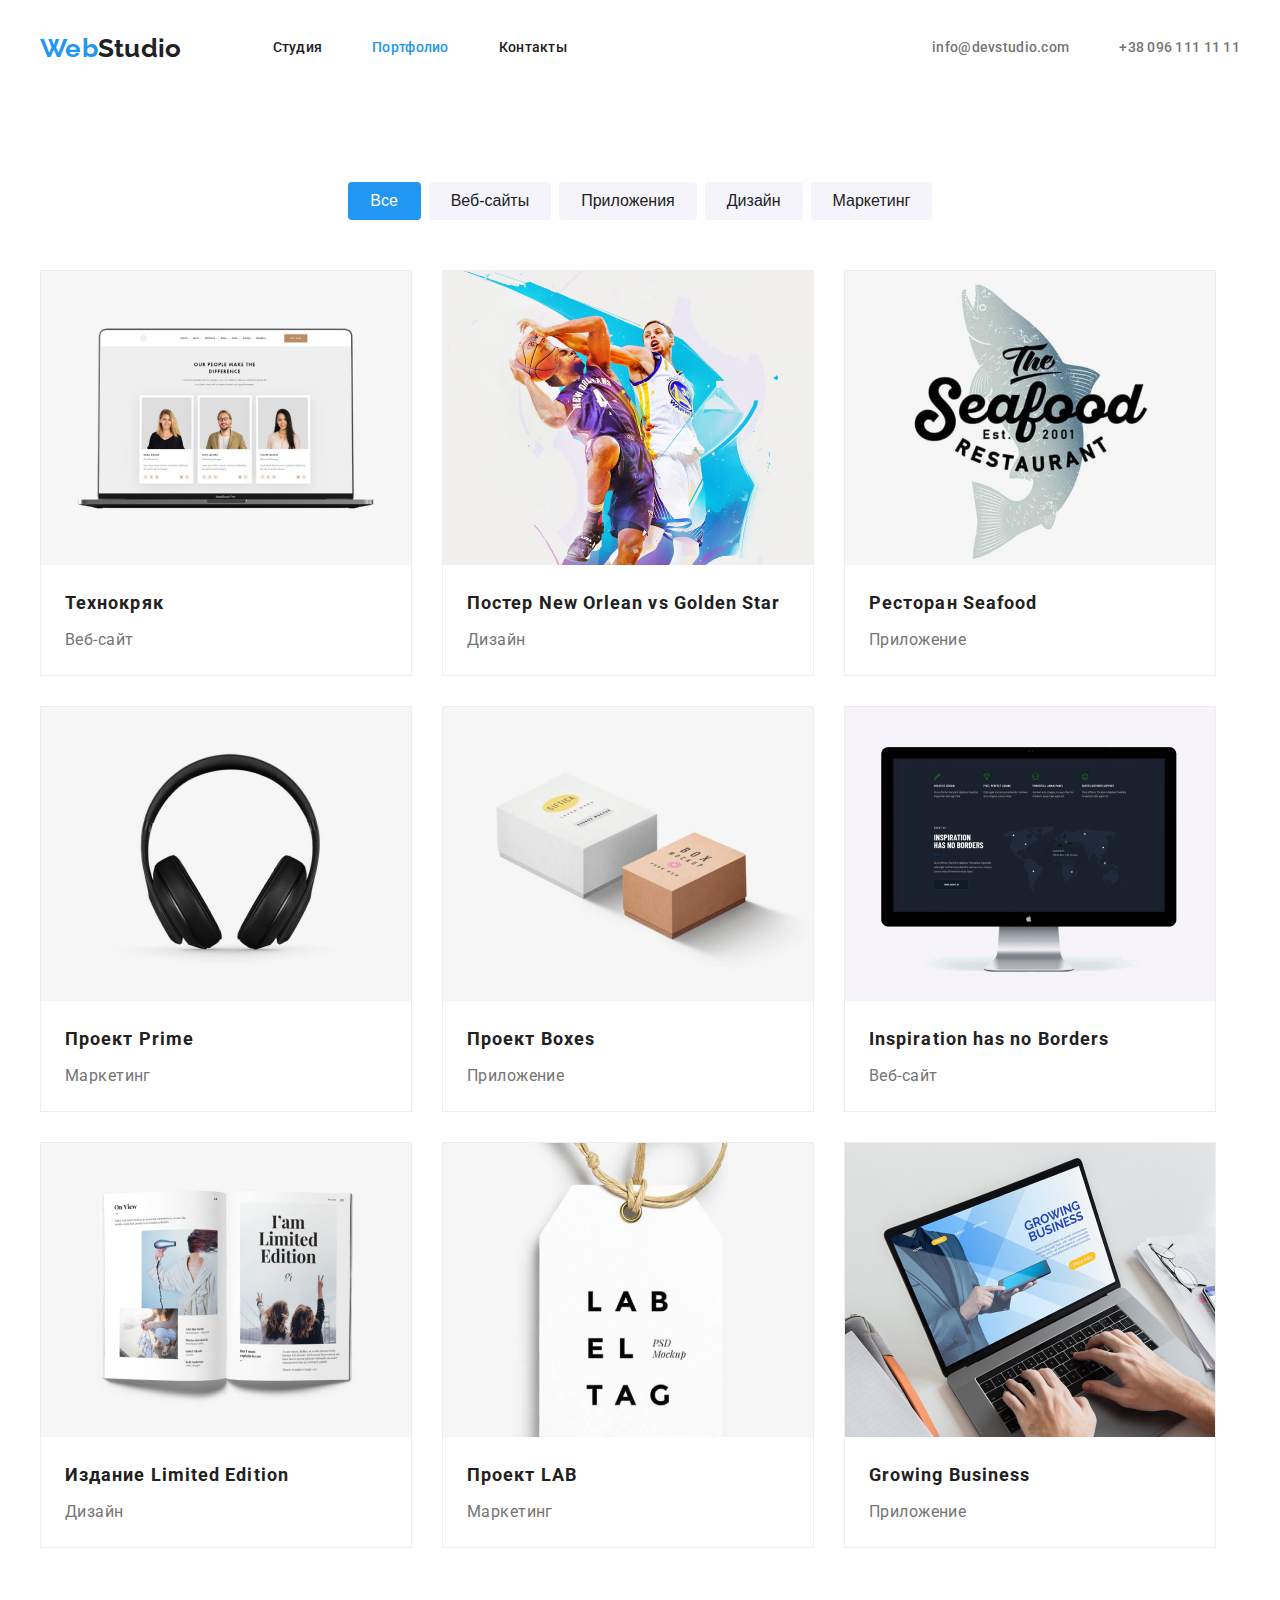
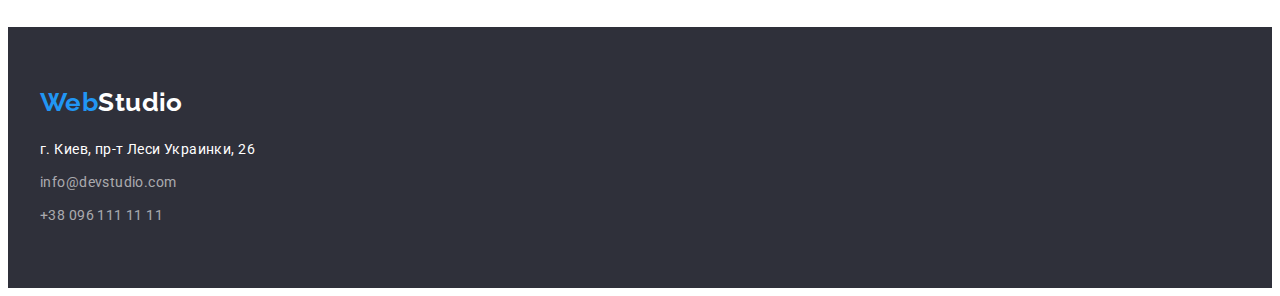
==== portfolio.html @ dc1852be "new files added" ====
<!DOCTYPE html>
<html lang="ru">

<head>
    <meta charset="UTF-8">
    <meta name="viewport" content="width=device-width, initial-scale=1.0">
    <title>Potfolio</title>
    <link rel="stylesheet" href="https://cdnjs.cloudflare.com/ajax/libs/modern-normalize/1.0.0/modern-normalize.css"
        integrity="sha512-Zx6MlUMKSVJoQ+83OwhdILe8cSEsCzfqThJd7J/VA2UrK6Ctj85p+xzqfyuNXE5B1k25uUdmJ2OzItbBy9GHAQ=="
        crossorigin="anonymous" />
    <link rel="preconnect" href="https://fonts.gstatic.com">
    <link
        href="https://fonts.googleapis.com/css2?family=Raleway:wght@700&family=Roboto:wght@400;500;700;900&display=swap"
        rel="stylesheet">
    <link rel="stylesheet" href="./css/styles.css">
</head>

<body>
    <!--header-->
    <header class="page-header">
        <div class="container">
            <nav class="site-nav">
                <a href="./index.html" class="site-nav-logo"><span class="current">Web</span><span
                        class="primarycolor">Studio</span></a>
                <ul class="list site-nav-pages">
                    <li class="item"><a class="link" href="./index.html">Студия</a></li>
                    <li class="item"><a class="link current" href="#">Портфолио</a></li>
                    <li class="item"><a class="link" href="#">Контакты</a></li>
                </ul>
                <!--contacts-->

                <ul class="contacts list">
                    <li class="item"><a class="link sitecolor" href="mailto:info@devstudio.com">info@devstudio.com</a>
                    </li>
                    <li class="item"><a class="link sitecolor" href="tel:+380961111111">+38 096 111 11 11</a>
                    </li>
                </ul>
            </nav>
        </div>

    </header>

    <main>
        <section class="section">
            <div class="container portfolio container">
                <!--навигация по странице-->
                <h1>Портфолио</h1>

                <ul class="filter-list list">
                    <li class="item"><button type="button" class="current-bg-color">Все</button></li>
                    <li class="item"><button type="button">Веб-сайты</button></li>
                    <li class="item"><button type="button">Приложения</button></li>
                    <li class="item"><button type="button">Дизайн</button></li>
                    <li class="item"><button type="button">Маркетинг</button></li>
                </ul>


                <!--portfolio-->

                <ul class="list portfolio-items">
                    <li class="item">
                        <a href="#"><img src="./images/portfolio/technokryak.jpg" alt="постер с двумя баскетболистами"
                                width="370" height="294">
                            <div class="portfolio-text-block">
                                <h2 class="primary-textcolor title">Технокряк</h2>
                                <p class="portfolio-description">Веб-сайт</p>
                            </div>
                        </a>
                    </li>

                    <li class="item">
                        <a href="#"><img src="./images/portfolio/poster.jpg" alt="логотип ресторна" width="370"
                                height="294">
                            <div class="portfolio-text-block">
                                <h2 class="primary-textcolor title">Постер New Orlean vs Golden Star</h2>
                                <p class="portfolio-description">Дизайн</p>
                            </div>
                        </a>
                    </li>

                    <li class="item">
                        <a href="#"><img src="./images/portfolio/restaurantseafood.jpg" alt="наушники" width="370"
                                height="294">
                            <div class="portfolio-text-block">
                                <h2 class="primary-textcolor title">Ресторан Seafood</h2>
                                <p class="portfolio-description">Приложение</p>
                            </div>
                        </a>
                    </li>

                    <li class="item">
                        <a href="#"><img src="./images/portfolio/projectprime.jpg" alt="изображение коробок" width="370"
                                height="294">
                            <div class="portfolio-text-block">
                                <h2 class="primary-textcolor title">Проект Prime</h2>
                                <p class="portfolio-description">Маркетинг</p>
                            </div>
                        </a>
                    </li>

                    <li class="item">
                        <a href="#"><img src="./images/portfolio/projectboxes.jpg" alt="изображение монитора"
                                width="370" height="294">
                            <div class="portfolio-text-block">
                                <h2 class="primary-textcolor title">Проект Boxes</h2>
                                <p class="portfolio-description">Приложение</p>
                            </div>
                        </a>
                    </li>

                    <li class="item">
                        <a href="#"><img src="./images/portfolio/inspiration.jpg" alt="изображение открытого журнала"
                                width="370" height="294">
                            <div class="portfolio-text-block">
                                <h2 class="primary-textcolor title">Inspiration has no Borders</h2>
                                <p class="portfolio-description">Веб-сайт</p>
                            </div>
                        </a>
                    </li>

                    <li class="item">
                        <a href="#"><img src="./images/portfolio/limitededition.jpg" alt="изображение лептопа"
                                width="370" height="294">
                            <div class="portfolio-text-block">
                                <h2 class="primary-textcolor title">Издание Limited Edition</h2>
                                <p class="portfolio-description">Дизайн</p>
                            </div>
                        </a>
                    </li>

                    <li class="item">
                        <a href="#"><img src="./images/portfolio/projectlab.jpg" alt="" width="370" height="294">
                            <div class="portfolio-text-block">
                                <h2 class="primary-textcolor title">Проект LAB</h2>
                                <p class="portfolio-description">Маркетинг</p>
                            </div>
                        </a>
                    </li>

                    <li class="item">
                        <a href="#"><img src="./images/portfolio/growingbusiness.jpg" alt="" width="370" height="294">
                            <div class="portfolio-text-block">
                                <h2 class="primary-textcolor title">Growing Business</h2>
                                <p class="portfolio-description">Приложение</p>
                            </div>
                        </a>
                    </li>
                </ul>
            </div>
        </section>
    </main>

    <!--footer-->
<footer class="footer">
        <div class="container">
            <a href="./index.html" class="site-nav-logo"><span class="current">Web</span>Studio</a>
            <address class="footer-adress fontstyle-norm">
                <p class="footer-mainaddress">г. Киев, пр-т Леси Украинки, 26</p>
                <ul class="footer-address-list list">
                    <li><a href="mailto:info@devstudio.com">info@devstudio.com</a></li>
                    <li><a href="tel:+380961111111">+38 096 111 11 11</a></li>
                </ul>
            </address>
        </div>
    </footer>
</body>

</html>
---- css/styles.css ----
/* css переменные */
:root {
  --primary-text-color: #212121;
  --text-color: #757575;
  --hero-title: #ffffff;
  --whitecolor: #ffffff;
  --accent-color: #2196f3;
  --address-color: rgba(255, 255, 255, 0.6);

  --primary-bg-color: #ffffff;
  --second-bg-color: #2f303a;
  --third-bg-color: #F5F4FA;

  --filter-btn-bg-color: #F5F4FA;

  --border-color-portfolio: #EEEEEE;

  --normal-font-size: 14px;
}

/* сброс маркеров списка */
.list {
  list-style: none;
  padding: 0;
  margin: 0;
}

/* сброс декораций cсылок */
a {
  display: block;
  text-decoration: none;
  color: var(--primary-text-color);
}

img{
  display: block;
  max-width: 100%;
  height: auto;
  /* outline: 1px solid red; */
}

.current {
  color: var(--accent-color);
}

.sitecolor {
  color: var(--text-color);
}

.fontstyle-norm {
  font-style: normal;
}

.primary-textcolor {
  color: var(--primary-text-color);
}

/* class for centering all content for parent block */
.centered {
  text-align: center;
}

button {
  cursor: pointer;
}

/* body */
body {
  background-color: var(--primary-bg-color);
  color: var(--text-color);

  font-family: Roboto, sans-serif;
  font-size: var(--normal-font-size);
  line-height: 1.71;
  letter-spacing: 0.03em;
}

h2 {
  font-size: 36px;
  font-weight: bold;
  line-height: 1.17;
  text-align: center;
}

h3 {
  font-size: 14px;
  font-weight: bold;
  line-height: 1.14;
  text-transform: uppercase;
}

h2,
h3,
p {
  margin-top: 0;
  margin-bottom: 0;
}

.container {
  margin: 0 auto;
  width: 1200px;
  padding-left: 15px;
  padding-right: 15px;
  /* outline: 1px solid firebrick; */
}
.section {
  padding-bottom: 94px;
  padding-top: 94px;
  /* outline: 1px solid salmon; */
}

/* header */
.list a:hover,
.list a:focus,
.footer address a:hover,
.footer address a:focus {
  color: var(--accent-color);
}

/* site-nav */
.site-nav {
  display: flex;
  align-items: center;
}

.site-nav-pages {
  display: flex;
}

.site-nav-pages .item:not(:last-child) {
  margin-right: 50px;
}

/* .site-nav-pages .item + .item{
  margin-left: 50px;
} */

.site-nav .link {
  display: block;
  padding-top: 32px;
  padding-bottom: 32px;
}

/* site logo */
 .site-nav-logo {
  display: block;
  margin-right: 91px;

  font-family: Raleway, sans-serif;
  font-weight: bold;
  font-size: 26px;
  line-height: 1.19;
}

.contacts {
  display: flex;
  margin-left: auto;
}

.contacts .item+.item {
  margin-left: 50px;
}
/* всем у кого сверху по-соседству класс item */

/* site navigation */
.site-nav,
.contacts {
  font-weight: 500;
  line-height: 1.14;
  letter-spacing: 0.02em;
}

/* hero */
.hero {
  background-color: var(--second-bg-color);
  padding-top: 200px;
  padding-bottom: 200px;
}

.hero-content {
  width: 696px;
  margin: 0 auto;
}

/* h1 hero */
.hero-title {
  margin-top: 0;
  margin-bottom: 30px;

  color: var(--hero-title);

  font-weight: 900;
  font-size: 44px;
  line-height: 1.36;
  text-align: center;
  letter-spacing: 0.06em;
  text-transform: uppercase;
}

.hero-button {
  min-width: 200px;
  border: 0;
  border-radius: 4px;

  padding-top: 10px;
  padding-bottom: 10px;
  padding-left: 32px;
  padding-right: 32px;
  
  color: var(--whitecolor);
  background-color: var(--accent-color);
  box-shadow: 0px 4px 4px rgba(0, 0, 0, 0.15);

  font-weight: bold;
  font-size: 16px;
  line-height: 1.87;
  align-items: center;
  text-align: center;
  letter-spacing: 0.06em;
}

/* advantages */
.advantages .title {
  display: none;
}
.advantages-list {
  display: flex;
}

.advantages .item {
  width: 270px;
}

.advantages-title {
  margin-bottom: 10px;
}

.advantages .item+.item {
  margin-left: 30px;
}

/* what we do section*/
.what-we-do .list {
  display: flex;
  justify-content: center;
}

.what-we-do .item:not(:last-child) {
  margin-right: 30px;
}

.what-we-do-title,
.our-team-title {
  margin-bottom: 50px;
}

/* our team */
.our-team {
  padding-top: 94px;
  padding-bottom: 94px;
  background-color: var(--third-bg-color);
}

.our-team-list {
  display: flex;
}

.our-team-list .item {
  background-color: var(--whitecolor);
  box-shadow: 0px 1px 3px rgba(0, 0, 0, 0.12),
    0px 1px 1px rgba(0, 0, 0, 0.14),
    0px 2px 1px rgba(0, 0, 0, 0.2);
  border-radius: 0px 0px 4px 4px;
}

.ourteam-text-block{
  padding-top: 30px;
  padding-bottom: 30px;
}

.our-team .item:not(:last-child) {
  margin-right: 30px;
}

.our-team-list .title {
  font-size: 16px;
  text-transform: unset;
  margin-bottom: 10px;
}

.our-team-description {
  font-size: 16px;
  font-weight: 500;
  line-height: 1.19;
  letter-spacing: 0.03em;
}

/* footer */
.footer {
  background-color: var(--second-bg-color);
  padding-top: 60px;
  padding-bottom: 60px;
}

.footer,
.footer a {
  color: var(--whitecolor);
}

.footer-address-list a {
  color: var(--address-color)
}

.footer .site-nav-logo{
  margin-right: 0;
  margin-bottom: 20px;
}

.footer-mainaddress,
.footer-address-list li:first-child{
  margin-bottom: 9px;
}

/* portfolio styles */
.portfolio button:hover,
.portfolio button:focus {
  background-color: var(--accent-color);
  color: var(--whitecolor);
}

.portfolio h1 {
  display: none;
}

/* filter buttons */
.filter-list {
  display: flex;
  justify-content: center;
  margin-bottom: 50px;
  
}

.filter-list .item:not(:last-child) {
  margin-right: 8px;
}

.filter-list button {
  color: var(--primary-text-color);
  background-color:var(--filter-btn-bg-color);
  font-weight: 500;
  font-size: 16px;
  line-height: 1.63;
  text-align: center;

  border: 0;
  border-radius: 4px;
  min-width: 73px;
  padding-left: 22px;
  padding-right: 22px;
  padding-top: 6px;
  padding-bottom: 6px;
}

.filter-list li:first-child button{
  background-color: var(--accent-color);
  color: var(--whitecolor);
}

.portfolio-items .title {
  font-weight: bold;
  font-size: 18px;
  line-height: 2;
  letter-spacing: 0.06em;
  text-align: left;
}

.portfolio-items {
  display: flex;
  flex-wrap: wrap;
  margin: -15px;
}

/* задаем для детей суммируемый марджин и у родителя минусовой */
.portfolio-items .item {
  width: 370px;
  margin: 15px;

  border: 1px solid var(--border-color-portfolio);

  /* width: calc((100%-60px)/3); */
  /* margin-right: 30px;
  margin-bottom: 30px; */
  /* outline: 1px solid green; */
}

/* у каждого 3го правый марджин 0 */
.portfolio-items .item:nth-child(3n) {
  margin-right: 0;
}

/* у последних 3х элементов */
.portfolio-items .item:nth-last-child(-n+3) {
  margin-bottom: 0;
}

.portfolio-text-block{
  padding-top: 20px;
  padding-bottom: 20px;
  padding-left: 24px;
  padding-right: 24px;
}

.portfolio-description{
  margin-top: 4px;

  color: var(--text-color);
  font-size: 16px;
  line-height: 1.88;
}
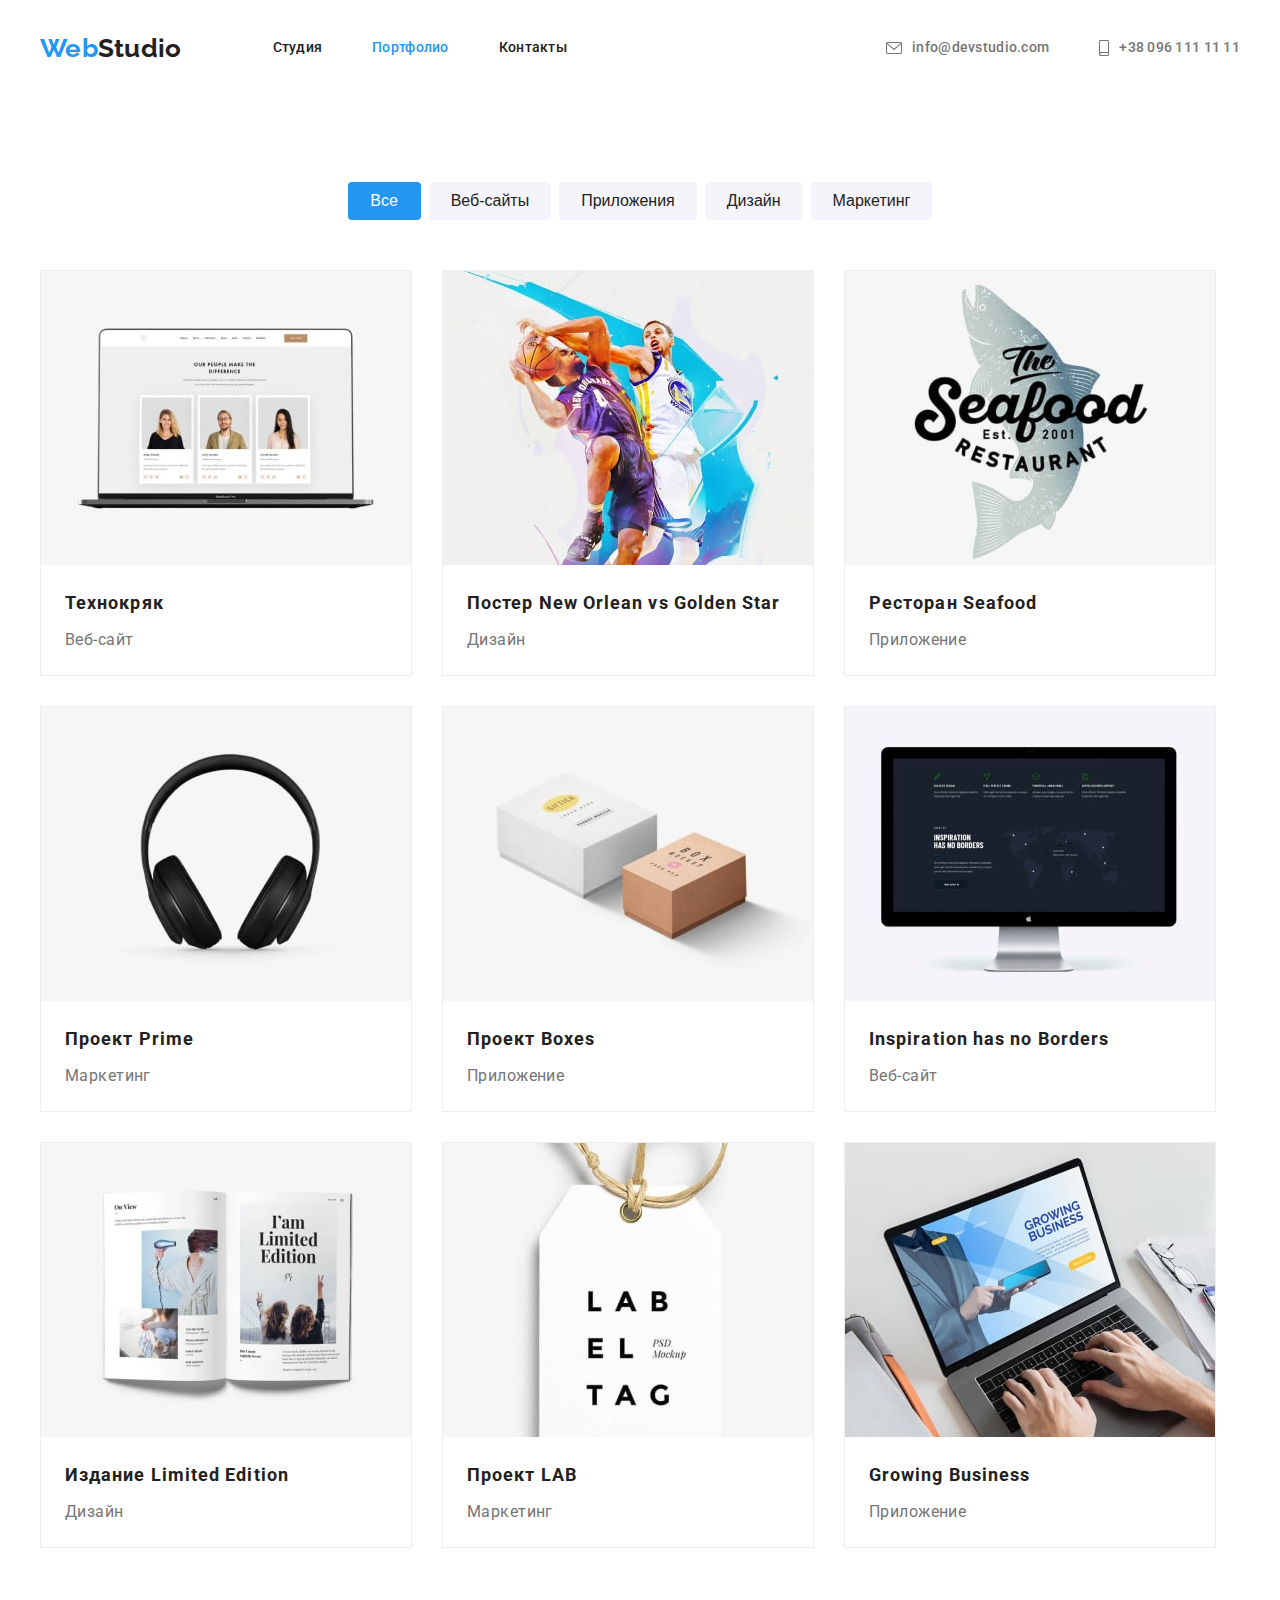
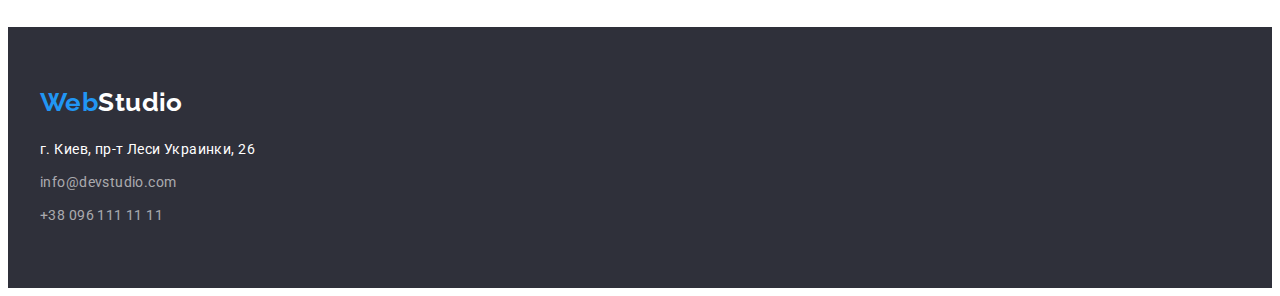
==== commit 27000a33: "added icons to contacts" ====
--- a/portfolio.html
+++ b/portfolio.html
@@ -30,10 +30,10 @@
                 <!--contacts-->
 
                 <ul class="contacts list">
-                    <li class="item"><a class="link sitecolor" href="mailto:info@devstudio.com">info@devstudio.com</a>
+                    <li class="item"><a class="link sitecolor mail"
+                            href="mailto:info@devstudio.com">info@devstudio.com</a>
                     </li>
-                    <li class="item"><a class="link sitecolor" href="tel:+380961111111">+38 096 111 11 11</a>
-                    </li>
+                    <li class="item"><a class="link sitecolor phone" href="tel:+380961111111">+38 096 111 11 11</a></li>
                 </ul>
             </nav>
         </div>
@@ -151,7 +151,7 @@
     </main>
 
     <!--footer-->
-<footer class="footer">
+    <footer class="footer">
         <div class="container">
             <a href="./index.html" class="site-nav-logo"><span class="current">Web</span>Studio</a>
             <address class="footer-adress fontstyle-norm">
--- a/css/styles.css
+++ b/css/styles.css
@@ -10,7 +10,7 @@
   --primary-bg-color: #ffffff;
   --second-bg-color: #2f303a;
   --third-bg-color: #F5F4FA;
-
+  --hero-gredient: rgba(47, 48, 58, 0.4);
   --filter-btn-bg-color: #F5F4FA;
 
   --border-color-portfolio: #EEEEEE;
@@ -32,7 +32,7 @@
   color: var(--primary-text-color);
 }
 
-img{
+img {
   display: block;
   max-width: 100%;
   height: auto;
@@ -101,8 +101,10 @@
   width: 1200px;
   padding-left: 15px;
   padding-right: 15px;
+  /* text-align: center; */
   /* outline: 1px solid firebrick; */
 }
+
 .section {
   padding-bottom: 94px;
   padding-top: 94px;
@@ -142,7 +144,7 @@
 }
 
 /* site logo */
- .site-nav-logo {
+.site-nav-logo {
   display: block;
   margin-right: 91px;
 
@@ -157,9 +159,33 @@
   margin-left: auto;
 }
 
+.contacts .mail, .contacts .phone{
+  display: flex;
+  align-items: center;
+}
+.mail::before {
+  content: "";
+  
+  width: 16px;
+  height: 12px;
+  background-image: url("../images/studio/envelope.svg");
+  margin-right: 10px; 
+}
+
+.phone::before {
+  content: "";
+  
+  width: 10px;
+  height: 16px;
+  background-image: url("../images/studio/smartphone.svg");
+  margin-right: 10px;
+}
+
+
 .contacts .item+.item {
   margin-left: 50px;
 }
+
 /* всем у кого сверху по-соседству класс item */
 
 /* site navigation */
@@ -172,9 +198,21 @@
 
 /* hero */
 .hero {
-  background-color: var(--second-bg-color);
+  height: 600px;
+  max-width: 1600px;
   padding-top: 200px;
   padding-bottom: 200px;
+  margin-left: auto;
+  margin-right: auto;
+
+  background-color: var(--second-bg-color);
+  background-image: linear-gradient(to right,
+      var(--hero-gredient),
+      var(--hero-gredient)),
+    url(../images/studio/ourteam.jpg);
+  background-repeat: no-repeat;
+  background-position: center;
+  background-size: contain;
 }
 
 .hero-content {
@@ -206,7 +244,7 @@
   padding-bottom: 10px;
   padding-left: 32px;
   padding-right: 32px;
-  
+
   color: var(--whitecolor);
   background-color: var(--accent-color);
   box-shadow: 0px 4px 4px rgba(0, 0, 0, 0.15);
@@ -223,6 +261,7 @@
 .advantages .title {
   display: none;
 }
+
 .advantages-list {
   display: flex;
 }
@@ -238,6 +277,37 @@
 .advantages .item+.item {
   margin-left: 30px;
 }
+
+.advantages-list .item::before {
+  display: block;
+  content: "";
+  height: 120px;
+  width: 270px;
+  margin-bottom: 30px;
+  border-radius: 4px;
+
+  background-color: var(--filter-btn-bg-color);
+  /* background-size: contain; */
+  background-repeat: no-repeat;
+  background-position: center;
+}
+
+.item-details::before {
+  background-image: url(../images/studio/advantages-antenna.svg);
+}
+
+.item-punktuality::before {
+  background-image: url(../images/studio/advantages-clock.svg);
+}
+
+.item-planning::before {
+  background-image: url(../images/studio/advantages-diagram.svg);
+}
+
+.item-moderntech::before {
+  background-image: url(../images/studio/advantages-astronaut.svg);
+}
+
 
 /* what we do section*/
 .what-we-do .list {
@@ -273,7 +343,7 @@
   border-radius: 0px 0px 4px 4px;
 }
 
-.ourteam-text-block{
+.ourteam-text-block {
   padding-top: 30px;
   padding-bottom: 30px;
 }
@@ -295,6 +365,9 @@
   letter-spacing: 0.03em;
 }
 
+/* clients */
+
+
 /* footer */
 .footer {
   background-color: var(--second-bg-color);
@@ -311,13 +384,13 @@
   color: var(--address-color)
 }
 
-.footer .site-nav-logo{
+.footer .site-nav-logo {
   margin-right: 0;
   margin-bottom: 20px;
 }
 
 .footer-mainaddress,
-.footer-address-list li:first-child{
+.footer-address-list li:first-child {
   margin-bottom: 9px;
 }
 
@@ -337,7 +410,7 @@
   display: flex;
   justify-content: center;
   margin-bottom: 50px;
-  
+
 }
 
 .filter-list .item:not(:last-child) {
@@ -346,7 +419,7 @@
 
 .filter-list button {
   color: var(--primary-text-color);
-  background-color:var(--filter-btn-bg-color);
+  background-color: var(--filter-btn-bg-color);
   font-weight: 500;
   font-size: 16px;
   line-height: 1.63;
@@ -361,7 +434,7 @@
   padding-bottom: 6px;
 }
 
-.filter-list li:first-child button{
+.filter-list li:first-child button {
   background-color: var(--accent-color);
   color: var(--whitecolor);
 }
@@ -403,14 +476,14 @@
   margin-bottom: 0;
 }
 
-.portfolio-text-block{
+.portfolio-text-block {
   padding-top: 20px;
   padding-bottom: 20px;
   padding-left: 24px;
   padding-right: 24px;
 }
 
-.portfolio-description{
+.portfolio-description {
   margin-top: 4px;
 
   color: var(--text-color);
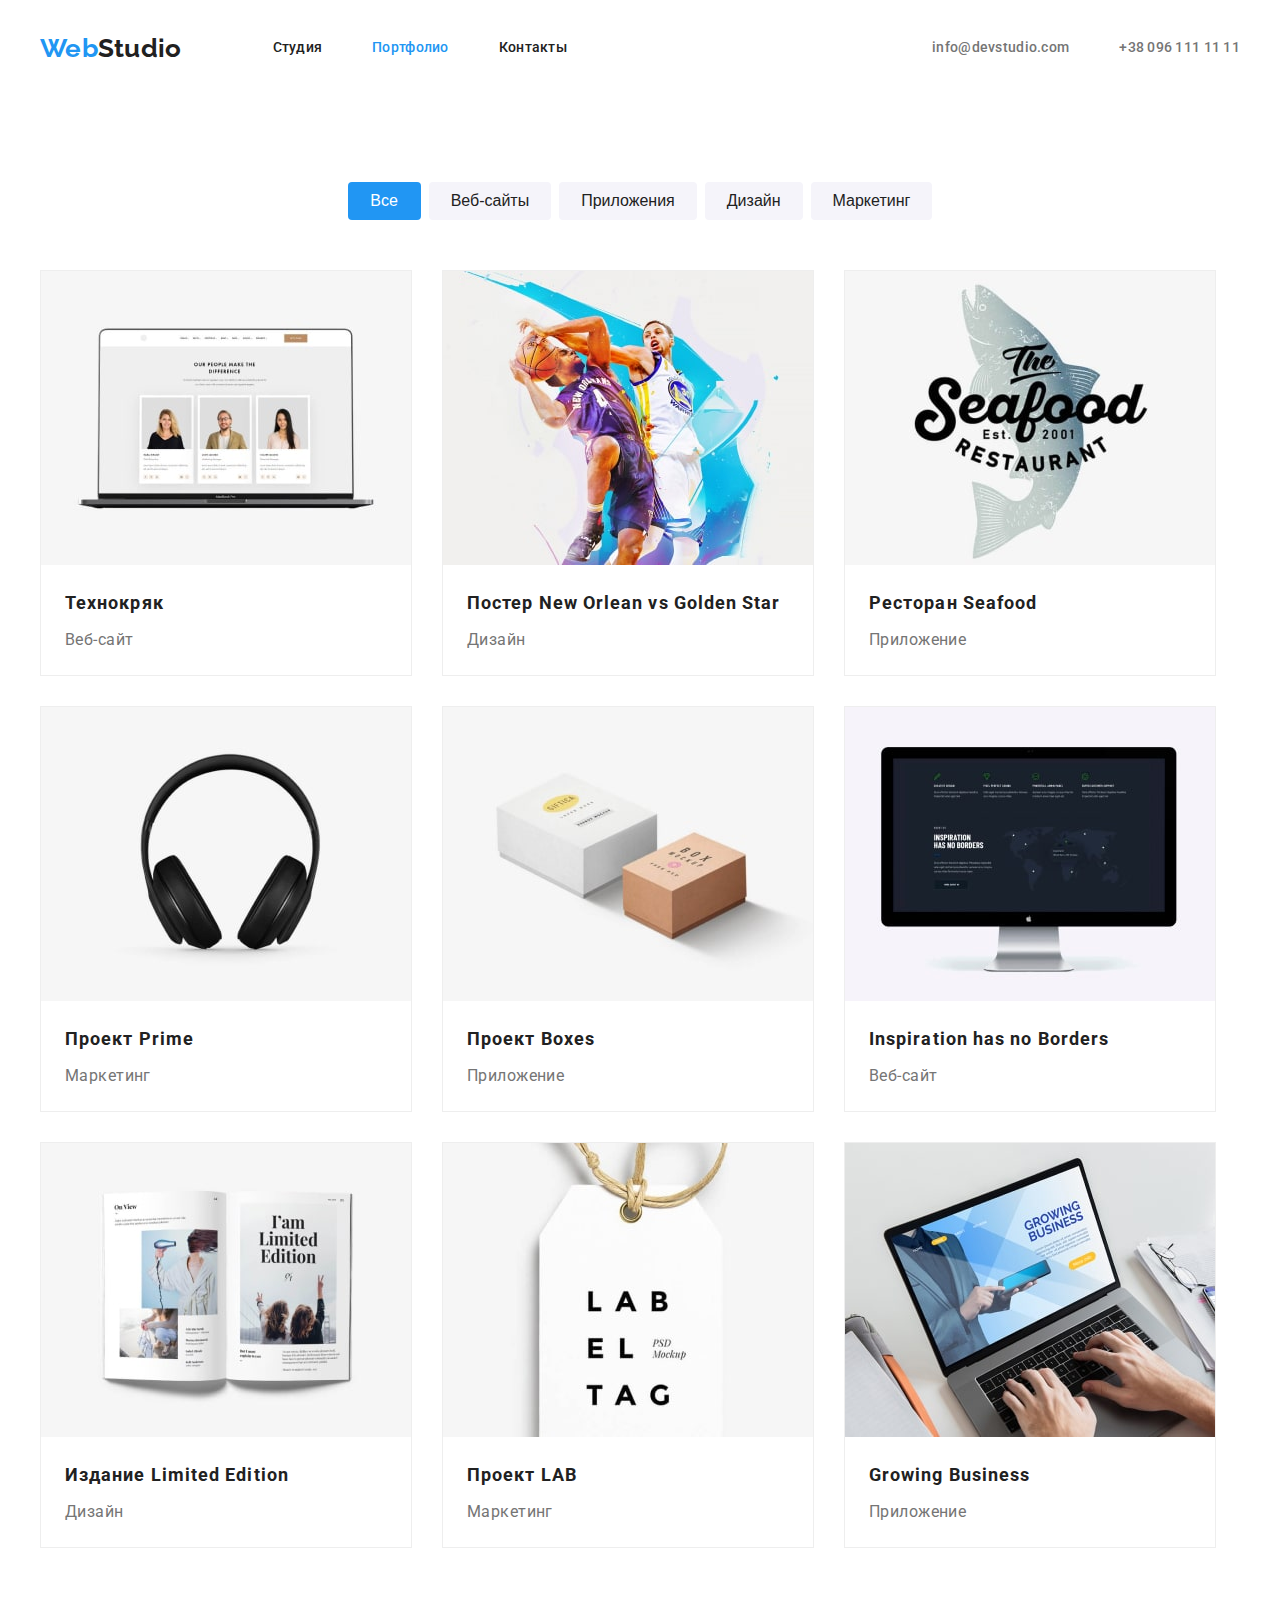
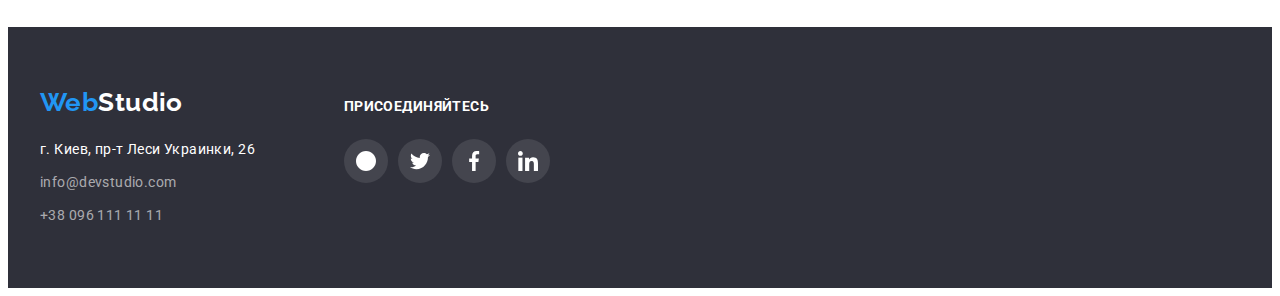
==== commit 4341318b: "footer svg added" ====
--- a/portfolio.html
+++ b/portfolio.html
@@ -151,17 +151,57 @@
     </main>
 
     <!--footer-->
-    <footer class="footer">
-        <div class="container">
-            <a href="./index.html" class="site-nav-logo"><span class="current">Web</span>Studio</a>
-            <address class="footer-adress fontstyle-norm">
-                <p class="footer-mainaddress">г. Киев, пр-т Леси Украинки, 26</p>
-                <ul class="footer-address-list list">
-                    <li><a href="mailto:info@devstudio.com">info@devstudio.com</a></li>
-                    <li><a href="tel:+380961111111">+38 096 111 11 11</a></li>
-                </ul>
-            </address>
+ <footer class="footer">
+        <div class="container footer-container">
+
+            <div class="footer-address">
+                <a href="./index.html" class="site-nav-logo"><span class="current">Web</span>Studio</a>
+                <address class="footer-adress fontstyle-norm">
+                    <p class="footer-mainaddress">г. Киев, пр-т Леси Украинки, 26</p>
+                    <ul class="footer-address-list list">
+                        <li><a href="mailto:info@devstudio.com">info@devstudio.com</a></li>
+                        <li><a href="tel:+380961111111">+38 096 111 11 11</a></li>
+                    </ul>
+                </address>
+            </div>
+
+            <div class="footer-social">
+                <p class="action-text">ПРИСОЕДИНЯЙТЕСЬ</p>
+                <ul class="list social-list">
+                    <li class="social-item">
+                        <a href="#" class="social-link">
+                            <svg class="social-icon" width="20" height="20">
+                                <use href="./images/main-sprites.svg#icon-instagram"></use>
+                            </svg>
+                        </a>
+                    </li>
+
+                    <li class="social-item">
+                        <a href="#" class="social-link">
+                            <svg class="social-icon" width="20" height="20">
+                                <use href="./images/main-sprites.svg#icon-twitter"></use>
+                            </svg>
+                        </a>
+                    </li>
+                    <li class="social-item">
+                        <a href="#" class="social-link">
+                            <svg class="social-icon" width="20" height="20">
+                                <use href="./images/main-sprites.svg#icon-facebook"></use>
+                            </svg>
+                        </a>
+                    </li>
+                    <li class="social-item">
+                        <a href="#" class="social-link">
+                            <svg class="social-icon" width="20" height="20">
+                                <use href="./images/main-sprites.svg#icon-linkedin"></use>
+                            </svg>
+                        </a>
+                    </li>
+                </ul>
+            </div>
+
         </div>
+
     </footer>
 </body>
 
--- a/css/styles.css
+++ b/css/styles.css
@@ -12,10 +12,14 @@
   --third-bg-color: #F5F4FA;
   --hero-gredient: rgba(47, 48, 58, 0.4);
   --filter-btn-bg-color: #F5F4FA;
+  --icons-bg: rgba(255, 255, 255, 0.1);
 
   --border-color-portfolio: #EEEEEE;
 
   --normal-font-size: 14px;
+
+  --logo-color: #AFB1B8;
+
 }
 
 /* сброс маркеров списка */
@@ -112,8 +116,8 @@
 }
 
 /* header */
-.list a:hover,
-.list a:focus,
+.page-header .list a:hover,
+.page-header .list a:focus,
 .footer address a:hover,
 .footer address a:focus {
   color: var(--accent-color);
@@ -159,28 +163,10 @@
   margin-left: auto;
 }
 
-.contacts .mail, .contacts .phone{
+/* .contacts .mail, .contacts .phone{
   display: flex;
   align-items: center;
-}
-.mail::before {
-  content: "";
-  
-  width: 16px;
-  height: 12px;
-  background-image: url("../images/studio/envelope.svg");
-  margin-right: 10px; 
-}
-
-.phone::before {
-  content: "";
-  
-  width: 10px;
-  height: 16px;
-  background-image: url("../images/studio/smartphone.svg");
-  margin-right: 10px;
-}
-
+} */
 
 .contacts .item+.item {
   margin-left: 50px;
@@ -278,37 +264,6 @@
   margin-left: 30px;
 }
 
-.advantages-list .item::before {
-  display: block;
-  content: "";
-  height: 120px;
-  width: 270px;
-  margin-bottom: 30px;
-  border-radius: 4px;
-
-  background-color: var(--filter-btn-bg-color);
-  /* background-size: contain; */
-  background-repeat: no-repeat;
-  background-position: center;
-}
-
-.item-details::before {
-  background-image: url(../images/studio/advantages-antenna.svg);
-}
-
-.item-punktuality::before {
-  background-image: url(../images/studio/advantages-clock.svg);
-}
-
-.item-planning::before {
-  background-image: url(../images/studio/advantages-diagram.svg);
-}
-
-.item-moderntech::before {
-  background-image: url(../images/studio/advantages-astronaut.svg);
-}
-
-
 /* what we do section*/
 .what-we-do .list {
   display: flex;
@@ -320,7 +275,8 @@
 }
 
 .what-we-do-title,
-.our-team-title {
+.our-team-title,
+.clients-title {
   margin-bottom: 50px;
 }
 
@@ -368,6 +324,47 @@
 /* clients */
 
 
+
+ul.client-list {
+  display: flex;
+}
+
+li.client-list-item {
+  display: flex;
+  align-items: center;
+  justify-content: center;
+
+  width: 170px;
+  height: 90px;
+
+}
+
+li.client-list-item:not(:last-child) {
+  margin-right: 30px;
+}
+
+a.client-link {
+  display: flex;
+  align-items: center;
+  justify-content: center;
+  width: 100%;
+  height: 100%;
+  color: var(--logo-color);
+
+  border: 1px solid var(--logo-color);
+  border-radius: 4px;
+}
+
+svg.clients-icon {
+  fill: currentColor;
+}
+
+a.client-link:hover,
+a.client-link:focus {
+  color: var(--accent-color);
+  border-color: var(--accent-color)
+}
+
 /* footer */
 .footer {
   background-color: var(--second-bg-color);
@@ -384,14 +381,66 @@
   color: var(--address-color)
 }
 
-.footer .site-nav-logo {
-  margin-right: 0;
+.footer .site-nav-logo,
+.action-text {
   margin-bottom: 20px;
 }
 
 .footer-mainaddress,
 .footer-address-list li:first-child {
   margin-bottom: 9px;
+}
+
+.footer-container {
+  display: flex;
+  align-items: baseline;
+}
+
+.footer-address {
+  margin-right: 70px;
+}
+
+
+.footer-social{
+  width: 206px;
+}
+
+.action-text{
+  font-size: var(--normal-font-size);
+  font-weight: 700;
+}
+
+ul.social-list {
+  display: flex;
+}
+
+li.social-item:not(:last-child) {
+  margin-right: 10px;
+}
+
+li.social-item {
+  width: 44px;
+  height: 44px;
+}
+
+a.social-link {
+  display: flex;
+  align-items: center;
+  justify-content: center;
+  border-radius: 50%;
+  width: 100%;
+  height: 100%;
+  background-color: var(--icons-bg);
+  color: inherit;
+}
+
+a.social-link:hover,
+a.social-link:focus{
+  background-color: var(--accent-color);
+}
+
+svg.social-icon{
+ fill: currentColor;
 }
 
 /* portfolio styles */
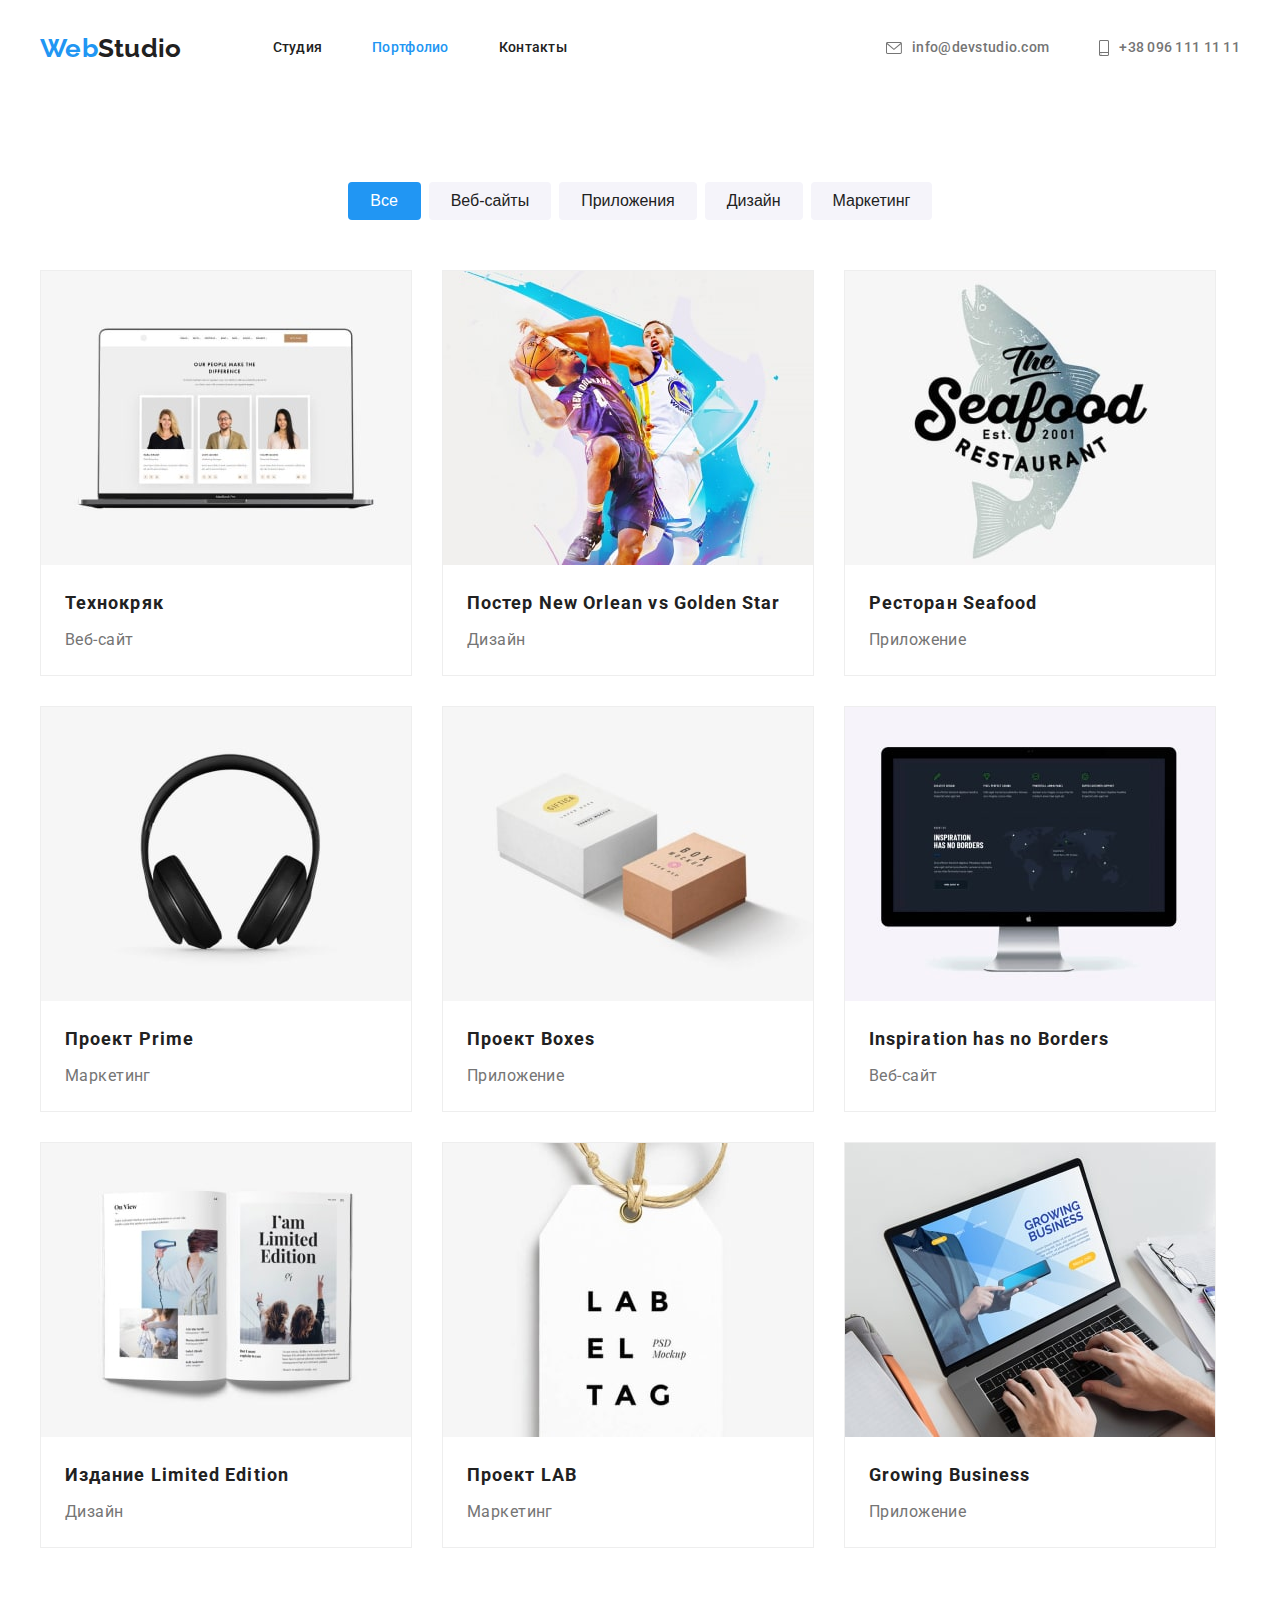
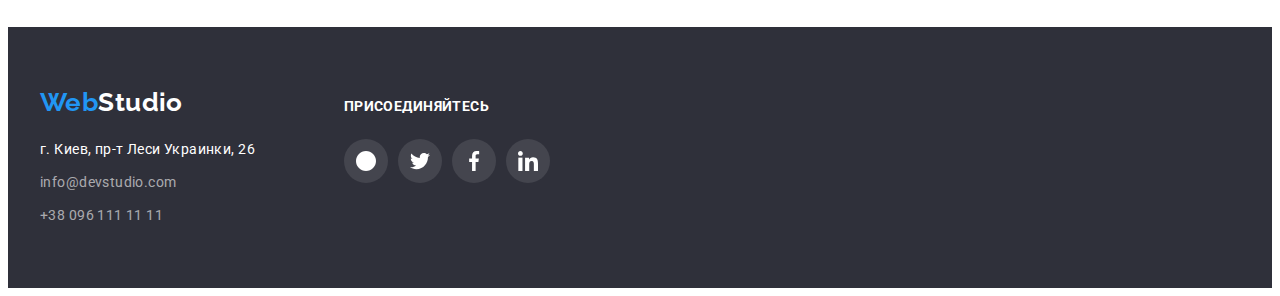
==== commit 8a41263b: "svg files deleted, added svg to porfolio header" ====
--- a/portfolio.html
+++ b/portfolio.html
@@ -28,12 +28,22 @@
                     <li class="item"><a class="link" href="#">Контакты</a></li>
                 </ul>
                 <!--contacts-->
-
                 <ul class="contacts list">
-                    <li class="item"><a class="link sitecolor mail"
-                            href="mailto:info@devstudio.com">info@devstudio.com</a>
-                    </li>
-                    <li class="item"><a class="link sitecolor phone" href="tel:+380961111111">+38 096 111 11 11</a></li>
+                    <li class="item"><a class="link sitecolor mail" href="mailto:info@devstudio.com">
+                            <svg class="contacts-logo" width="16" height="12">
+                                <use href="./images/main-sprites.svg#icon-header-envelope"></use>
+                            </svg>
+                            info@devstudio.com
+                        </a>
+                    </li>
+                    <li class="item">
+                        <a class="link sitecolor phone" href="tel:+380961111111">
+                            <svg class="contacts-logo" width="10" height="16">
+                                <use href="./images/main-sprites.svg#icon-header-smartphone"></use>
+                            </svg>
+                            +38 096 111 11 11
+                        </a>
+                    </li>
                 </ul>
             </nav>
         </div>
@@ -151,7 +161,7 @@
     </main>
 
     <!--footer-->
- <footer class="footer">
+    <footer class="footer">
         <div class="container footer-container">
 
             <div class="footer-address">
--- a/css/styles.css
+++ b/css/styles.css
@@ -142,7 +142,8 @@
 } */
 
 .site-nav .link {
-  display: block;
+  display: flex;
+  align-items: center;
   padding-top: 32px;
   padding-bottom: 32px;
 }
@@ -180,6 +181,11 @@
   font-weight: 500;
   line-height: 1.14;
   letter-spacing: 0.02em;
+}
+
+.contacts-logo{
+  margin-right: 10px;
+  fill: currentColor;
 }
 
 /* hero */
@@ -264,6 +270,17 @@
   margin-left: 30px;
 }
 
+.advantages-logos{
+  display: flex;
+  align-items: center;
+  justify-content: center;
+  width: 100%;
+  height: 120px;
+  background-color: var(--third-bg-color);
+  border-radius: 4px;
+  margin-bottom: 30px;
+}
+
 /* what we do section*/
 .what-we-do .list {
   display: flex;
@@ -302,6 +319,8 @@
 .ourteam-text-block {
   padding-top: 30px;
   padding-bottom: 30px;
+  padding-left: 32px;
+  padding-right: 32px;
 }
 
 .our-team .item:not(:last-child) {
@@ -319,6 +338,7 @@
   font-weight: 500;
   line-height: 1.19;
   letter-spacing: 0.03em;
+  margin-bottom: 16px;
 }
 
 /* clients */
@@ -401,11 +421,11 @@
 }
 
 
-.footer-social{
+.footer-social {
   width: 206px;
 }
 
-.action-text{
+.action-text {
   font-size: var(--normal-font-size);
   font-weight: 700;
 }
@@ -431,16 +451,26 @@
   width: 100%;
   height: 100%;
   background-color: var(--icons-bg);
-  color: inherit;
 }
 
 a.social-link:hover,
-a.social-link:focus{
+a.social-link:focus {
   background-color: var(--accent-color);
 }
 
-svg.social-icon{
- fill: currentColor;
+.our-team a.social-link {
+  color: var(--logo-color)
+}
+
+.our-team a.social-link:hover,
+.our-team a.social-link:focus {
+  color: var(--whitecolor);
+}
+
+
+
+svg.social-icon {
+  fill: currentColor;
 }
 
 /* portfolio styles */
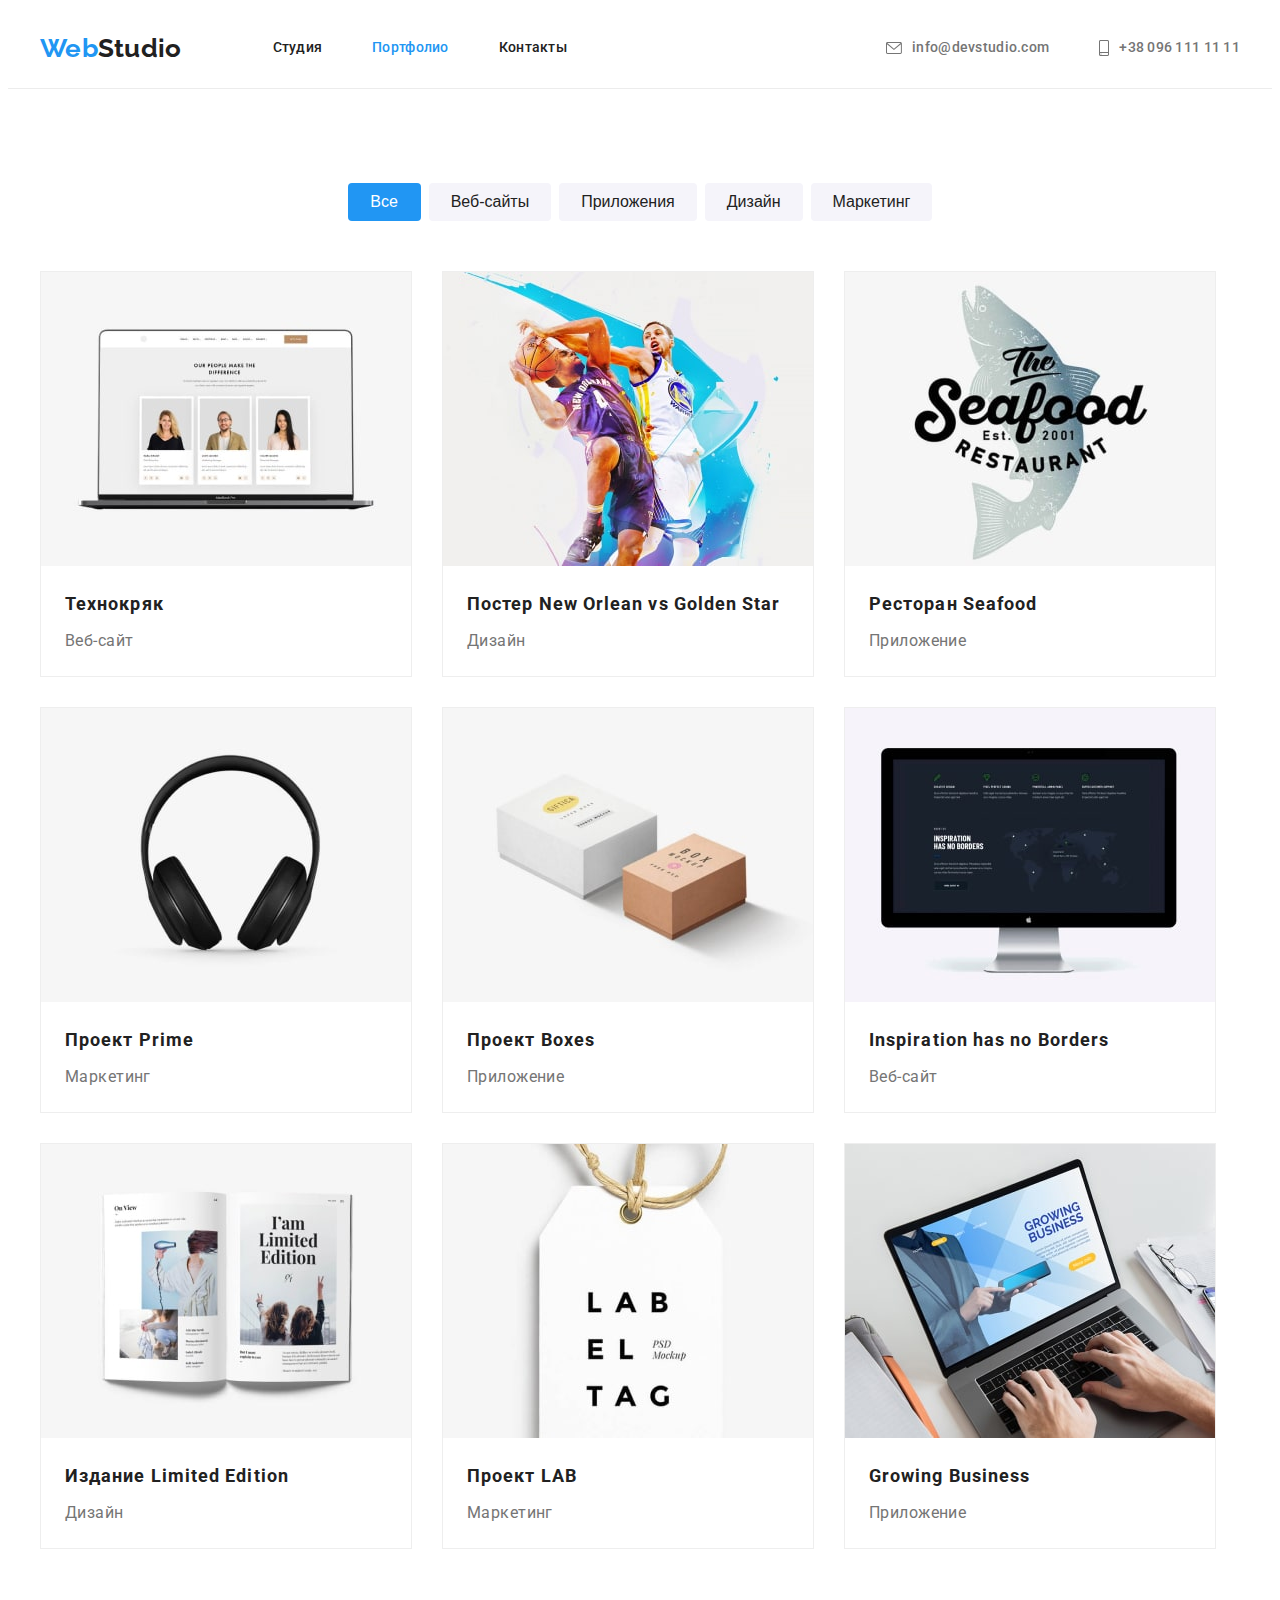
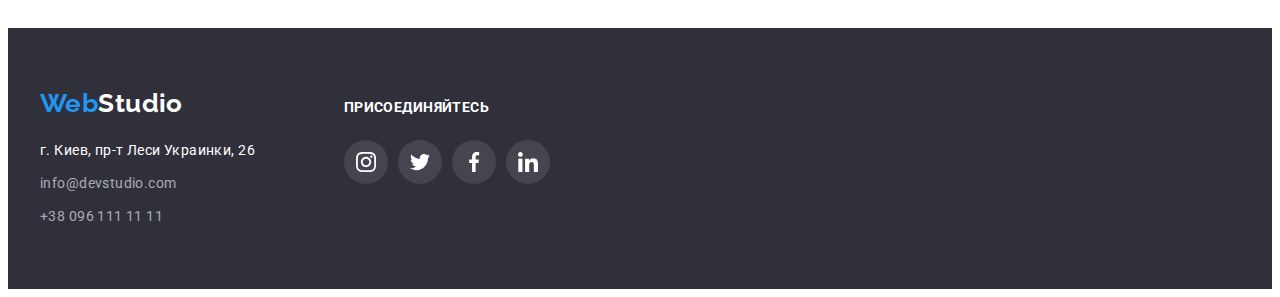
==== commit 87286944: "footer svg fixed" ====
--- a/portfolio.html
+++ b/portfolio.html
@@ -181,7 +181,7 @@
                     <li class="social-item">
                         <a href="#" class="social-link">
                             <svg class="social-icon" width="20" height="20">
-                                <use href="./images/main-sprites.svg#icon-instagram"></use>
+                                <use href="./images/main-sprites.svg#icon-insta"></use>
                             </svg>
                         </a>
                     </li>
--- a/css/styles.css
+++ b/css/styles.css
@@ -19,6 +19,8 @@
   --normal-font-size: 14px;
 
   --logo-color: #AFB1B8;
+  
+  --header-border-color: #ECECEC;
 
 }
 
@@ -116,6 +118,10 @@
 }
 
 /* header */
+.page-header{
+  border-bottom: 1px solid var(--header-border-color) ;
+}
+
 .page-header .list a:hover,
 .page-header .list a:focus,
 .footer address a:hover,
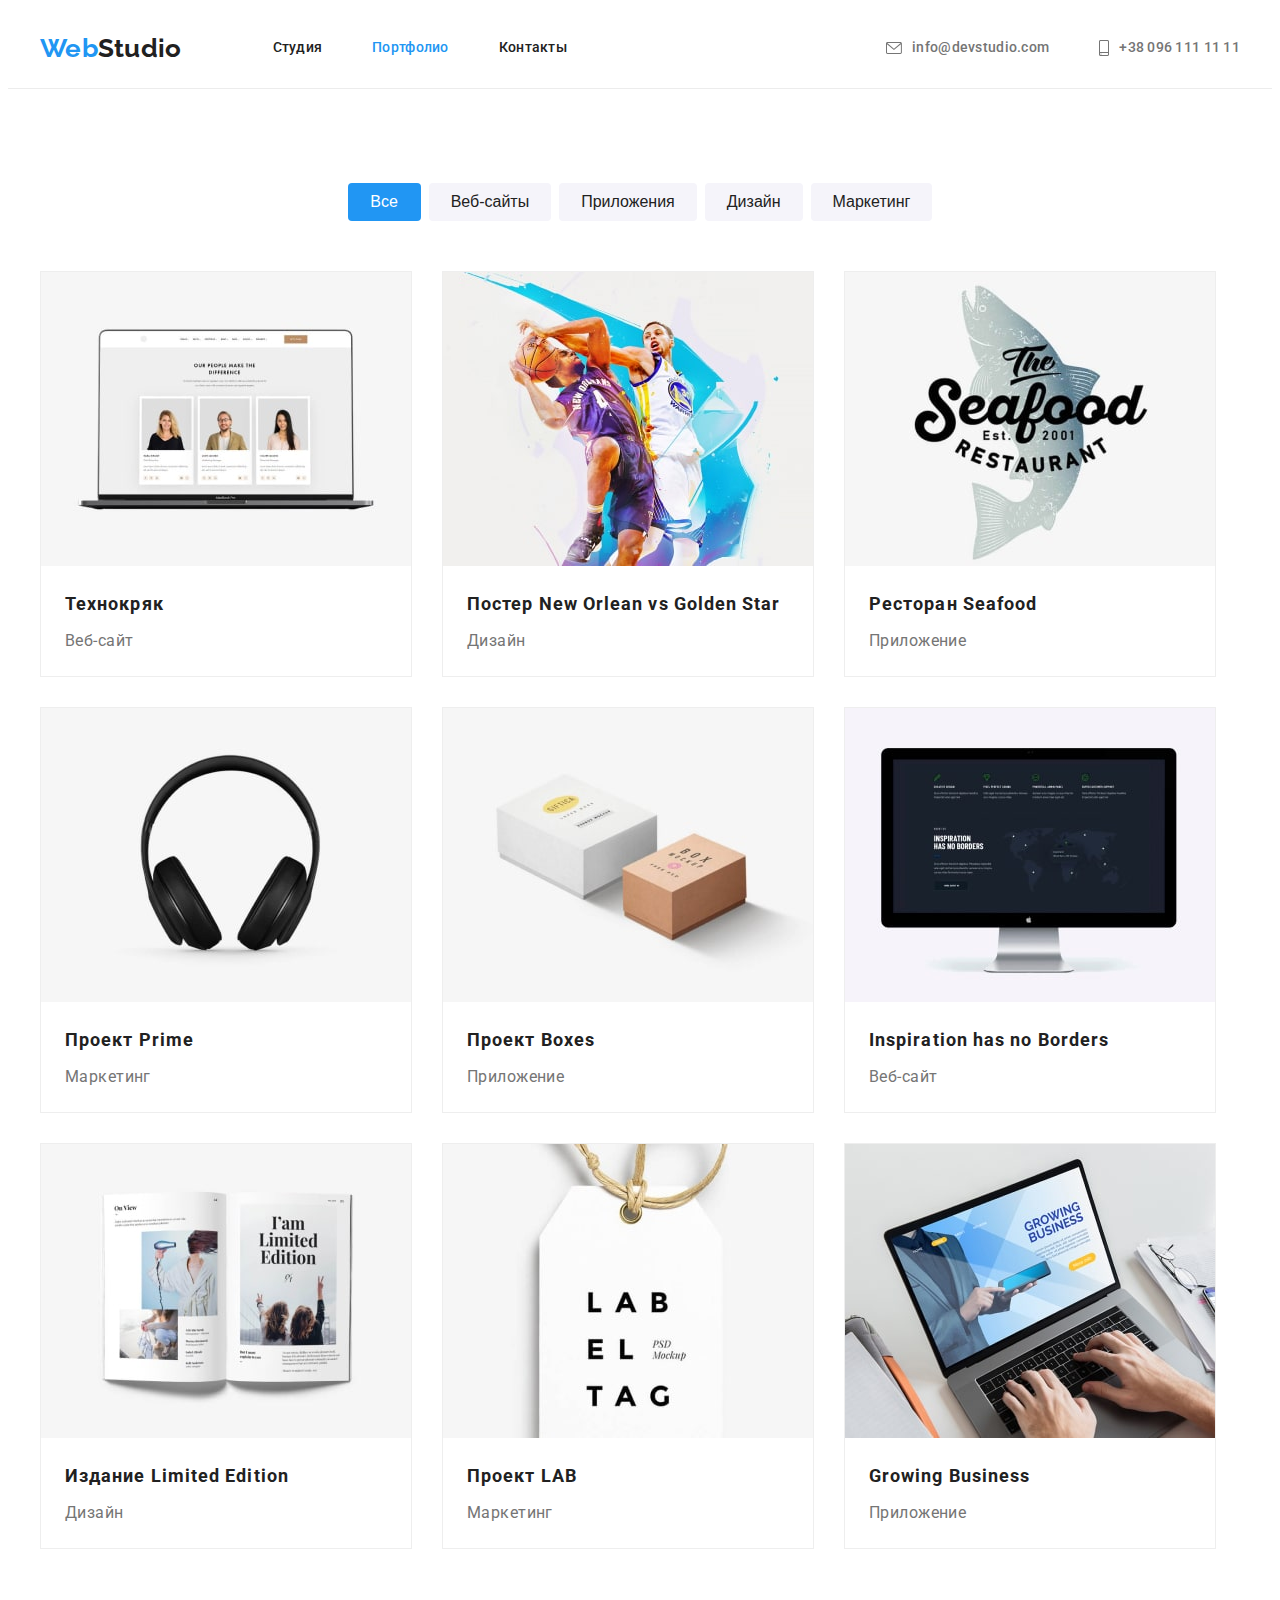
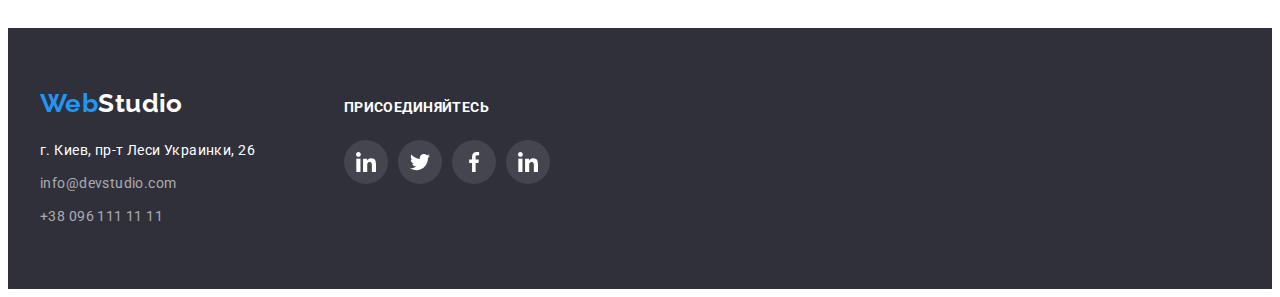
==== commit 5872a1ce: "Update portfolio.html" ====
--- a/portfolio.html
+++ b/portfolio.html
@@ -181,7 +181,7 @@
                     <li class="social-item">
                         <a href="#" class="social-link">
                             <svg class="social-icon" width="20" height="20">
-                                <use href="./images/main-sprites.svg#icon-insta"></use>
+                                <use href="./images/main-sprites.svg#icon-linkedin"></use>
                             </svg>
                         </a>
                     </li>
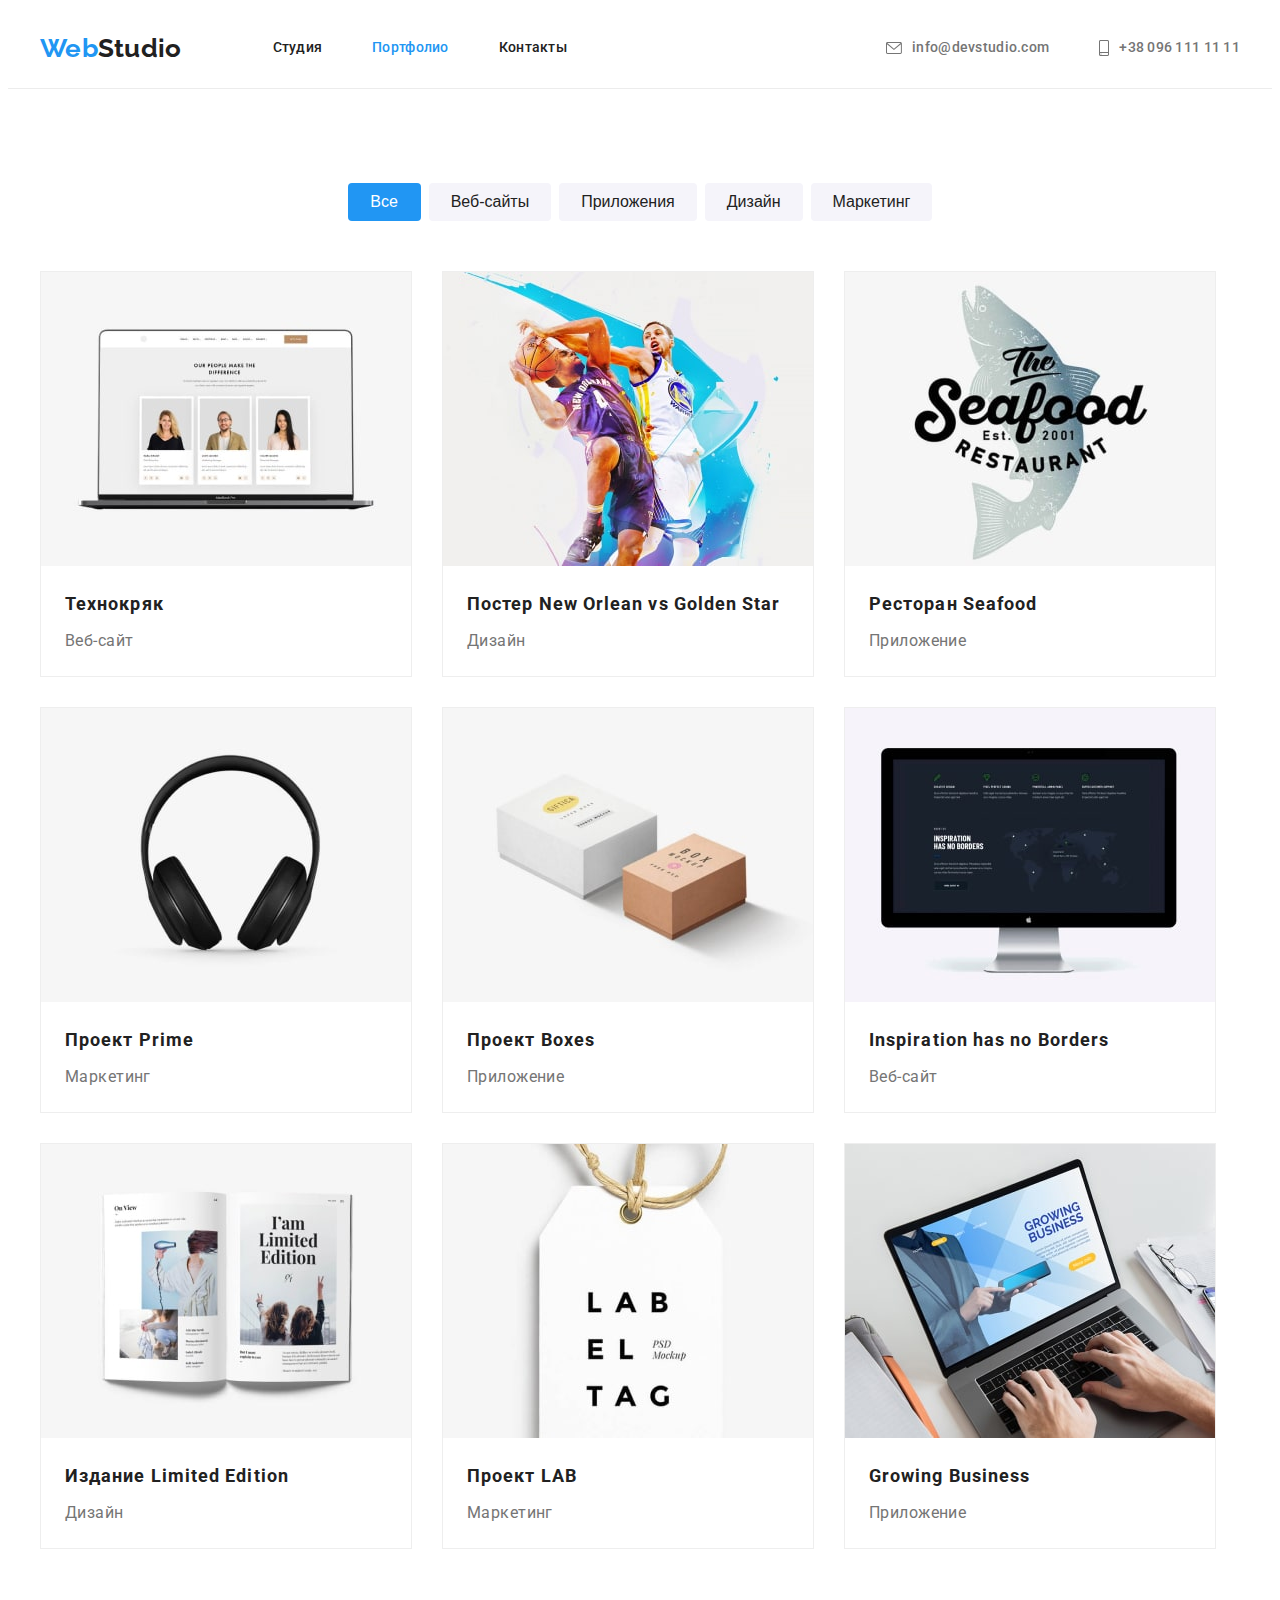
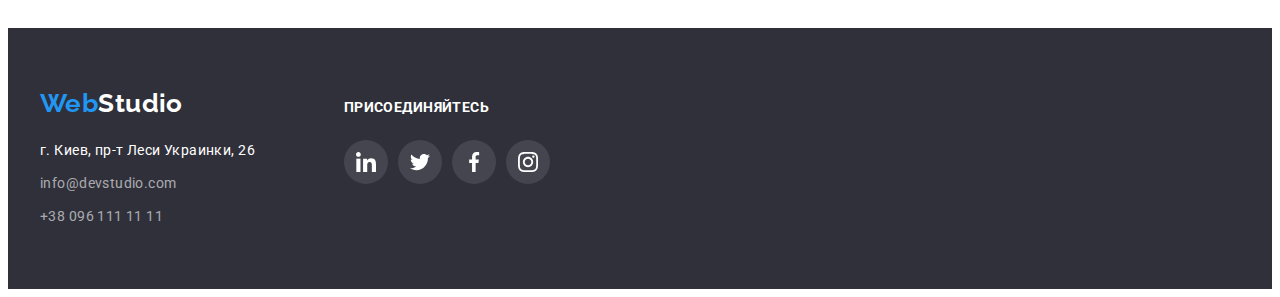
==== commit b2f84b47: "Update portfolio.html" ====
--- a/portfolio.html
+++ b/portfolio.html
@@ -203,7 +203,7 @@
                     <li class="social-item">
                         <a href="#" class="social-link">
                             <svg class="social-icon" width="20" height="20">
-                                <use href="./images/main-sprites.svg#icon-linkedin"></use>
+                                <use href="./images/main-sprites.svg#icon-insta"></use>
                             </svg>
                         </a>
                     </li>
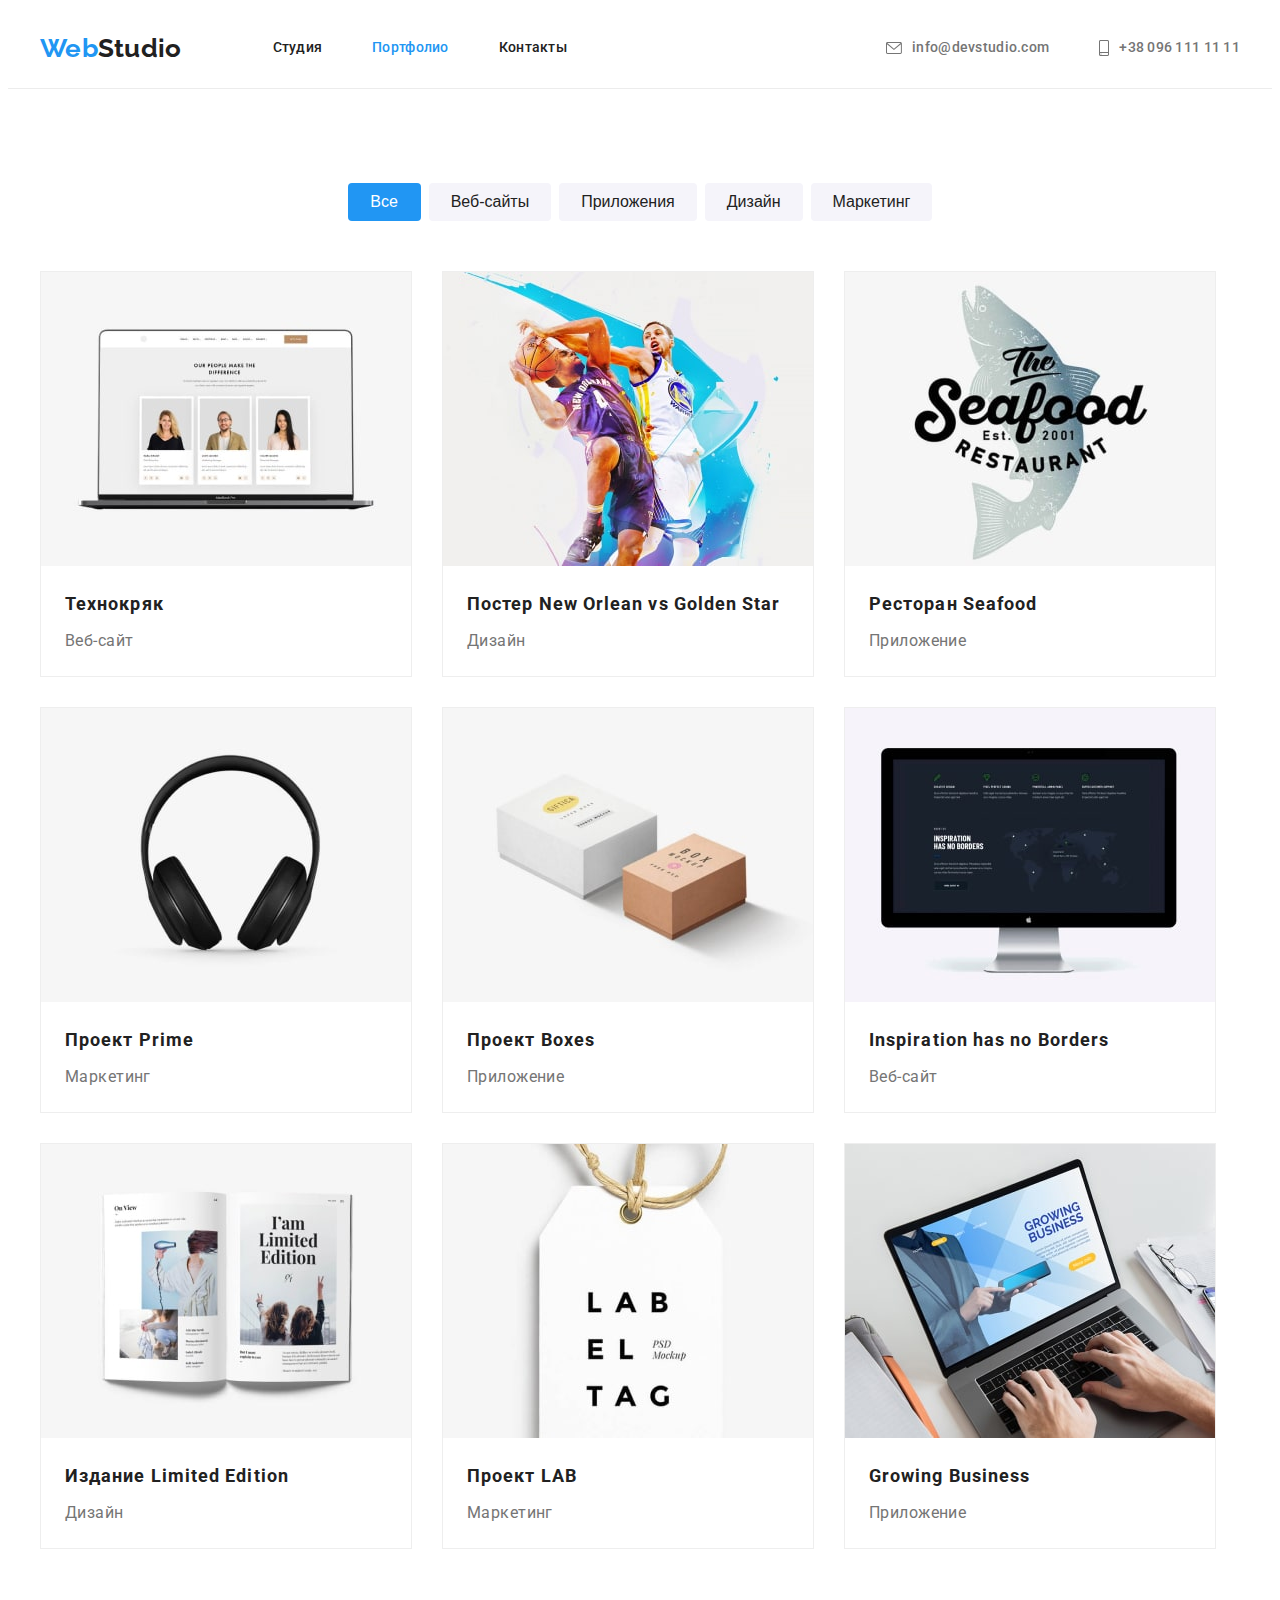
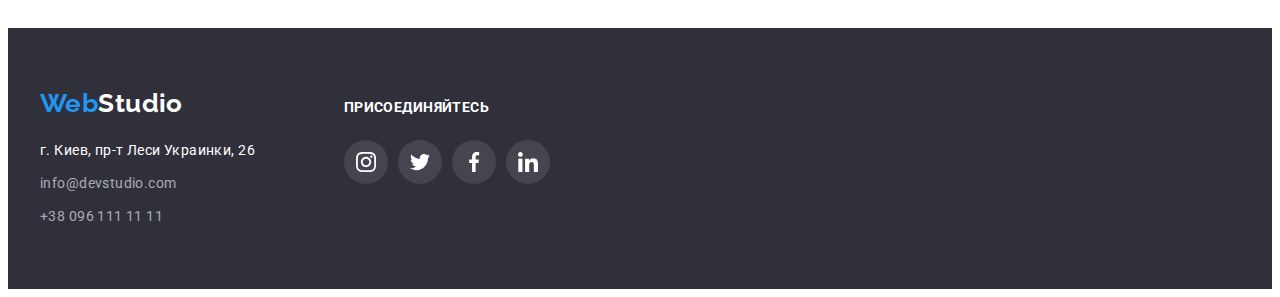
==== commit aceeee8a: "svg sprites fixed" ====
--- a/portfolio.html
+++ b/portfolio.html
@@ -181,29 +181,29 @@
                     <li class="social-item">
                         <a href="#" class="social-link">
                             <svg class="social-icon" width="20" height="20">
+                                <use href="./images/main-sprites.svg#icon-insta"></use>
+                            </svg>
+                        </a>
+                    </li>
+
+                    <li class="social-item">
+                        <a href="#" class="social-link">
+                            <svg class="social-icon" width="20" height="20">
+                                <use href="./images/main-sprites.svg#icon-twitter"></use>
+                            </svg>
+                        </a>
+                    </li>
+                    <li class="social-item">
+                        <a href="#" class="social-link">
+                            <svg class="social-icon" width="20" height="20">
+                                <use href="./images/main-sprites.svg#icon-facebook"></use>
+                            </svg>
+                        </a>
+                    </li>
+                    <li class="social-item">
+                        <a href="#" class="social-link">
+                            <svg class="social-icon" width="20" height="20">
                                 <use href="./images/main-sprites.svg#icon-linkedin"></use>
-                            </svg>
-                        </a>
-                    </li>
-
-                    <li class="social-item">
-                        <a href="#" class="social-link">
-                            <svg class="social-icon" width="20" height="20">
-                                <use href="./images/main-sprites.svg#icon-twitter"></use>
-                            </svg>
-                        </a>
-                    </li>
-                    <li class="social-item">
-                        <a href="#" class="social-link">
-                            <svg class="social-icon" width="20" height="20">
-                                <use href="./images/main-sprites.svg#icon-facebook"></use>
-                            </svg>
-                        </a>
-                    </li>
-                    <li class="social-item">
-                        <a href="#" class="social-link">
-                            <svg class="social-icon" width="20" height="20">
-                                <use href="./images/main-sprites.svg#icon-insta"></use>
                             </svg>
                         </a>
                     </li>
